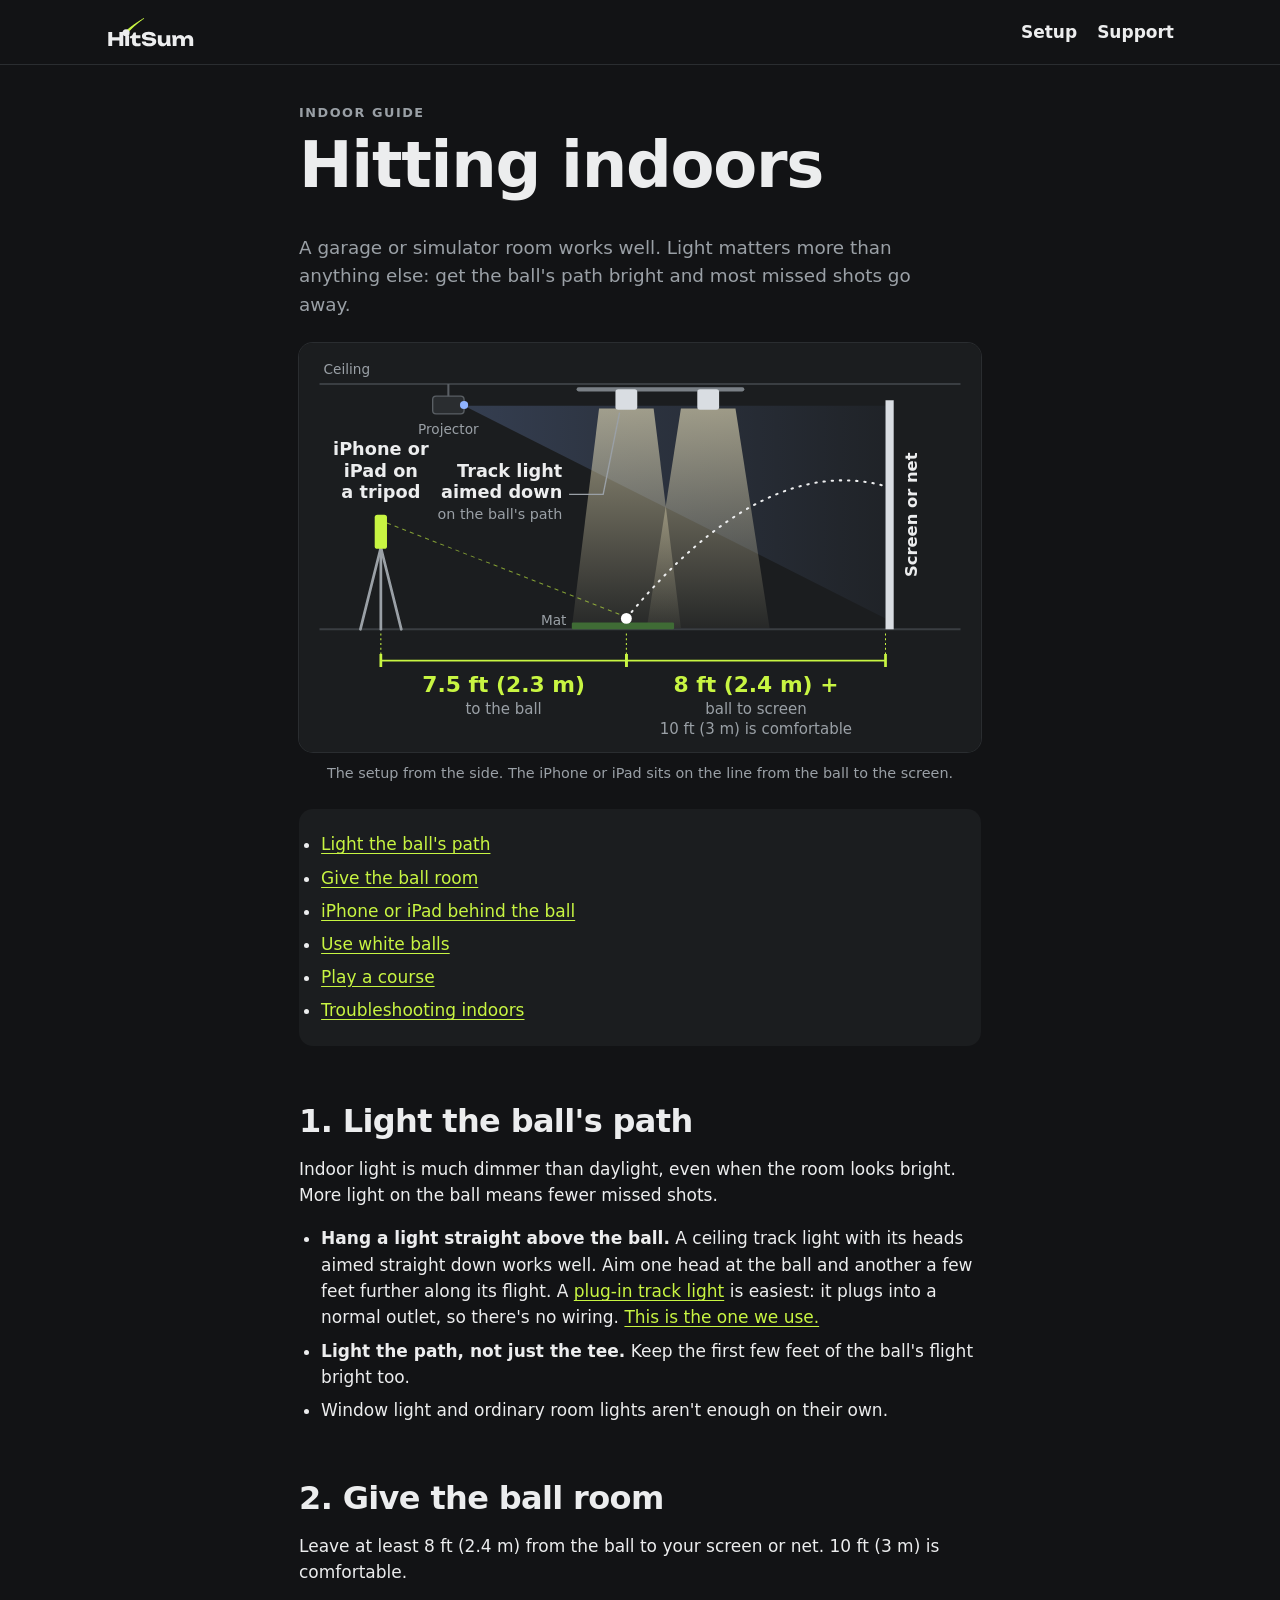
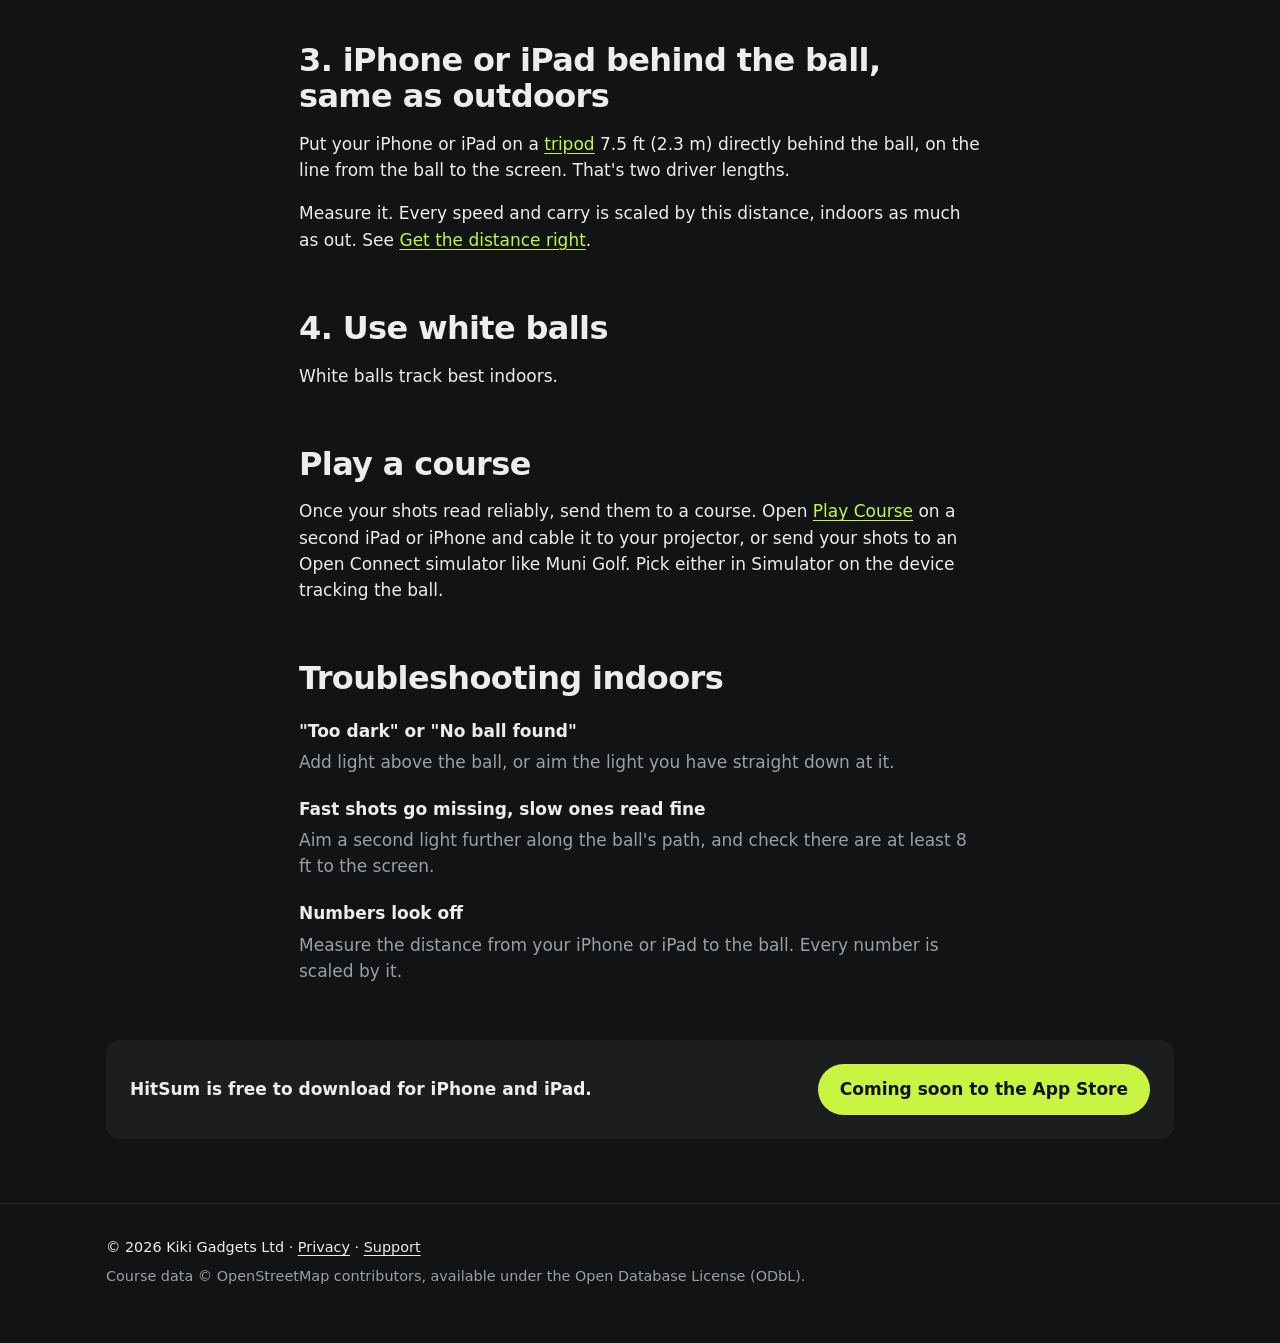
==== indoor/index.html @ 783d5cf1 "feat: Hitting indoors guide at /indoor/, with a side-view room sketch Light the ball's path from str" ====
<!doctype html>
<html lang="en">
<head>
<meta charset="utf-8">
<meta name="viewport" content="width=device-width, initial-scale=1">
<title>Hitting indoors | HitSum</title>
<meta name="description" content="Set up HitSum in a garage or simulator room: light the ball's path from above, leave 8 ft to the screen, and put your iPhone or iPad 7.5 ft behind the ball.">
<link rel="canonical" href="https://hitsum.app/indoor/">
<meta property="og:type" content="article">
<meta property="og:site_name" content="HitSum">
<meta property="og:title" content="Hitting indoors with HitSum">
<meta property="og:description" content="Light the ball's path from above, give it 8 ft before the screen, and put your iPhone or iPad 7.5 ft behind the ball.">
<meta property="og:image" content="https://hitsum.app/assets/img/og.png">
<meta property="og:url" content="https://hitsum.app/indoor/">
<meta name="twitter:card" content="summary_large_image">
<meta name="theme-color" content="#121315">
<link rel="icon" href="/assets/img/favicon-32.png">
<link rel="apple-touch-icon" href="/assets/img/icon-180.png">
<link rel="stylesheet" href="/style.css">
<script src="/assets/js/motion.js" defer></script>
<!-- Cloudflare Web Analytics -->
<script type="module" src="https://static.cloudflareinsights.com/beacon.min.js" data-cf-beacon='{"token": "250723533f0d4c768547b3042f52fd99"}'></script>
</head>
<body>
<header class="site-header"><div class="wrap nav">
  <a href="/" class="brand"><img src="/assets/img/wordmark.svg" alt="HitSum" width="117" height="40"></a>
  <nav aria-label="Main"><a href="/setup/">Setup</a><a href="/support/">Support</a></nav>
</div></header>

<main class="wrap prose">
  <p class="eyebrow">Indoor guide</p>
  <h1>Hitting indoors</h1>
  <p class="lede">A garage or simulator room works well. Light matters more than anything else: get the ball's path bright and most missed shots go away.</p>

  <figure id="room-sketch">
    <img class="room-sketch" src="/assets/img/indoor-room.svg" width="1000" height="600"
      alt="Side view of an indoor setup. A track light on the ceiling has its heads aimed straight down over the ball and the first few feet of its flight. An iPhone or iPad stands on a tripod 7.5 ft (2.3 m) directly behind the ball on the mat. The ball flies toward a screen or net 8 ft (2.4 m) or more away; 10 ft (3 m) is comfortable. A projector on the ceiling lights the screen.">
    <figcaption>The setup from the side. The iPhone or iPad sits on the line from the ball to the screen.</figcaption>
  </figure>

  <ul class="toc">
    <li><a href="#light">Light the ball's path</a></li>
    <li><a href="#room">Give the ball room</a></li>
    <li><a href="#phone">iPhone or iPad behind the ball</a></li>
    <li><a href="#balls">Use white balls</a></li>
    <li><a href="#play">Play a course</a></li>
    <li><a href="#troubleshooting">Troubleshooting indoors</a></li>
  </ul>

  <section id="light">
    <h2>1. Light the ball's path</h2>
    <p>Indoor light is much dimmer than daylight, even when the room looks bright. More light on the ball means fewer missed shots.</p>
    <ul>
      <li><strong>Hang a light straight above the ball.</strong> A ceiling track light with its heads aimed straight down works well. Aim one head at the ball and another a few feet further along its flight. A <a href="https://www.amazon.com/s?k=plug+in+track+light" target="_blank" rel="noopener">plug-in track light</a> is easiest: it plugs into a normal outlet, so there's no wiring. <a href="https://www.amazon.com/dp/B0HDQ943Z8" target="_blank" rel="noopener">This is the one we use.</a></li>
      <li><strong>Light the path, not just the tee.</strong> Keep the first few feet of the ball's flight bright too.</li>
      <li>Window light and ordinary room lights aren't enough on their own.</li>
    </ul>
  </section>

  <section id="room">
    <h2>2. Give the ball room</h2>
    <p>Leave at least 8 ft (2.4 m) from the ball to your screen or net. 10 ft (3 m) is comfortable.</p>
  </section>

  <section id="phone">
    <h2>3. iPhone or iPad behind the ball, same as outdoors</h2>
    <p>Put your iPhone or iPad on a <a href="https://www.amazon.com/s?k=phone+tablet+tripod" target="_blank" rel="noopener">tripod</a> 7.5 ft (2.3 m) directly behind the ball, on the line from the ball to the screen. That's two driver lengths.</p>
    <p>Measure it. Every speed and carry is scaled by this distance, indoors as much as out. See <a href="/setup/#distance">Get the distance right</a>.</p>
  </section>

  <section id="balls">
    <h2>4. Use white balls</h2>
    <p>White balls track best indoors.</p>
  </section>

  <section id="play">
    <h2>Play a course</h2>
    <p>Once your shots read reliably, send them to a course. Open <a href="/#play-course">Play Course</a> on a second iPad or iPhone and cable it to your projector, or send your shots to an Open Connect simulator like Muni Golf. Pick either in Simulator on the device tracking the ball.</p>
  </section>

  <section id="troubleshooting">
    <h2>Troubleshooting indoors</h2>
    <dl>
      <dt>"Too dark" or "No ball found"</dt>
      <dd>Add light above the ball, or aim the light you have straight down at it.</dd>
      <dt>Fast shots go missing, slow ones read fine</dt>
      <dd>Aim a second light further along the ball's path, and check there are at least 8 ft to the screen.</dd>
      <dt>Numbers look off</dt>
      <dd>Measure the distance from your iPhone or iPad to the ball. Every number is scaled by it.</dd>
    </dl>
  </section>
</main>

<aside class="cta-band" aria-label="Get HitSum"><div class="wrap"><div class="card">
  <p>HitSum is free to download for iPhone and iPad.</p>
  <!-- CTA:BEGIN -->
  <span class="cta-pill">Coming soon to the <span class="nowrap">App Store</span></span>
  <!-- CTA:END -->
</div></div></aside>

<footer class="site-footer"><div class="wrap">
  <p>© 2026 Kiki Gadgets Ltd · <a href="/privacy/">Privacy</a> · <a href="/support/">Support</a></p>
  <p class="muted">Course data © OpenStreetMap contributors, available under the Open Database License (ODbL).</p>
</div></footer>
</body>
</html>
---- style.css ----
/* HitSum site. Dark only, like the app. Tokens match the app's palette. */
:root {
  --bg: #121315;
  --surface: #1b1d1f;
  --line: #2a2d30;
  --text: #ecedee;
  --text-muted: #9aa0a6;
  --lime: #c8f542;
  --ink-on-lime: #121315;
  --radius: 14px;
  --gutter: 16px;
  --sans: system-ui, -apple-system, "Segoe UI", Roboto, sans-serif;
  --mono: ui-monospace, "SF Mono", Menlo, monospace;
  color-scheme: dark;
}

*, *::before, *::after { box-sizing: border-box; }

html { -webkit-text-size-adjust: 100%; }

body {
  margin: 0;
  background: var(--bg);
  color: var(--text);
  font: 17px/1.55 var(--sans);
  overflow-wrap: break-word;
}

img { max-width: 100%; height: auto; display: block; }

a { color: var(--lime); text-underline-offset: 3px; }
a:hover { text-decoration-thickness: 2px; }
:focus-visible { outline: 3px solid var(--lime); outline-offset: 3px; border-radius: 4px; }

h1, h2, h3 { line-height: 1.12; letter-spacing: -0.02em; margin: 0 0 0.5em; overflow-wrap: anywhere; }
h1 { font-size: clamp(2.2rem, 7vw, 4rem); }
h2 { font-size: clamp(1.7rem, 4.5vw, 2.6rem); }
h3 { font-size: 1.2rem; letter-spacing: -0.01em; }
p { margin: 0 0 1em; }

.wrap { max-width: 1100px; margin: 0 auto; padding: 0 var(--gutter); }
.muted { color: var(--text-muted); }
.lime { color: var(--lime); }
.eyebrow {
  color: var(--text-muted); font: 600 0.8rem/1.2 var(--sans);
  letter-spacing: 0.12em; text-transform: uppercase; margin-bottom: 0.75em;
}

/* Header & footer */
.site-header { border-bottom: 1px solid var(--line); }
.nav { display: flex; align-items: center; justify-content: space-between; gap: 16px; min-height: 64px; }
.brand img { width: 88px; height: auto; }
.nav nav { display: flex; gap: 20px; }
.nav nav a { color: var(--text); text-decoration: none; font-weight: 600; }
.nav nav a:hover { color: var(--lime); }

.site-footer { border-top: 1px solid var(--line); margin-top: 64px; padding: 32px 0 48px; font-size: 0.9rem; }
.site-footer p { margin: 0 0 0.5em; }
.site-footer a { color: var(--text); }

/* Sections */
.section { padding: 56px 0; }
.section + .section { border-top: 1px solid var(--line); }
.lede { font-size: 1.15rem; color: var(--text-muted); max-width: 36em; }

/* Hero */
.hero { padding-block: 40px 56px; display: grid; gap: 40px; align-items: center; }
.hero .lede { font-size: clamp(1.1rem, 2.6vw, 1.35rem); }
@media (min-width: 768px) {
  .hero { grid-template-columns: 1.15fr 1fr; padding-block: 72px; }
}

/* CTA */
.cta { margin-top: 28px; }
.cta-pill {
  display: inline-block; background: var(--lime); color: var(--ink-on-lime);
  font-weight: 700; padding: 12px 22px; border-radius: 999px; white-space: nowrap;
}
.cta-note { color: var(--text-muted); font-size: 0.95rem; margin-top: 12px; }

/* Screenshots */
.phone {
  width: 100%; max-width: 320px; margin: 0 auto;
  border-radius: 12% / 5.5%; overflow: hidden;
  box-shadow: 0 30px 60px -20px rgba(0, 0, 0, 0.8), 0 0 0 1px var(--line);
}
.phones { display: flex; gap: 16px; justify-content: center; }
.phones .phone { max-width: 260px; }
.room-sketch { width: 100%; height: auto; border-radius: var(--radius); box-shadow: 0 0 0 1px var(--line); }
.screen {
  display: block; width: 100%; height: auto; max-width: 560px; margin: 0 auto;
  border-radius: 14px; overflow: hidden;
  box-shadow: 0 30px 60px -20px rgba(0, 0, 0, 0.8), 0 0 0 1px var(--line);
}

/* Feature rows */
.feature { display: grid; gap: 32px; align-items: center; padding: 40px 0; }
.feature p { color: var(--text-muted); }
@media (min-width: 768px) {
  .feature { grid-template-columns: 1fr 1fr; gap: 64px; }
  .feature--flip > :first-child { order: 2; }
}

/* Stats */
.stat { font-family: var(--mono); font-variant-numeric: tabular-nums; }
.stat-row { display: flex; flex-wrap: wrap; gap: 12px 32px; margin: 24px 0; }
.stat-row div { display: flex; flex-direction: column; }
.stat-row .label { color: var(--text-muted); font: 600 0.75rem/1.4 var(--sans); letter-spacing: 0.1em; text-transform: uppercase; }
.stat-row .value { font-size: 1.9rem; }
.stat-row .measured { color: var(--lime); }
.stat-row .estimated { color: var(--text-muted); }
.est {
  font: 700 0.7rem/1 var(--sans); letter-spacing: 0.08em; color: var(--text-muted);
  background: var(--surface); border: 1px solid var(--line); border-radius: 999px;
  padding: 4px 8px; vertical-align: middle;
}

/* Numbered steps */
.steps { list-style: none; padding: 0; margin: 24px 0; display: grid; gap: 16px; counter-reset: step; }
.steps li {
  counter-increment: step; background: var(--surface); border-radius: var(--radius);
  padding: 20px 20px 20px 68px; position: relative;
}
.steps li::before {
  content: counter(step); position: absolute; left: 20px; top: 18px;
  width: 32px; height: 32px; border-radius: 50%; background: var(--lime); color: var(--ink-on-lime);
  font: 700 1rem/32px var(--mono); text-align: center;
}
.steps strong { display: block; margin-bottom: 4px; }
.steps p { margin: 0; color: var(--text-muted); }
@media (min-width: 768px) { .steps { grid-template-columns: repeat(3, 1fr); } }

/* Two columns */
.split { display: grid; gap: 16px; }
@media (min-width: 768px) { .split { grid-template-columns: 1fr 1fr; } }
.card { background: var(--surface); border-radius: var(--radius); padding: 24px; }
.card--lime { box-shadow: inset 0 0 0 2px var(--lime); }
.card ul { margin: 0; padding-left: 1.2em; }
.card li { margin: 0.35em 0; }

/* FAQ */
.faq { display: grid; gap: 10px; margin-top: 24px; }
.faq details { background: var(--surface); border-radius: var(--radius); }
.faq summary {
  cursor: pointer; padding: 18px 48px 18px 20px; font-weight: 600; position: relative; list-style: none;
}
.faq summary::-webkit-details-marker { display: none; }
.faq summary::after {
  content: "+"; position: absolute; right: 20px; top: 50%; transform: translateY(-50%);
  color: var(--lime); font: 400 1.5rem/1 var(--mono);
}
.faq details[open] summary::after { content: "–"; }
.faq summary:focus-visible { outline-offset: -3px; border-radius: var(--radius); }
.faq details > p { padding: 0 20px 18px; margin: 0; color: var(--text-muted); }

/* Long-form pages */
.prose { max-width: 42em; padding-top: 40px; }
.prose h2 { margin-top: 1.8em; font-size: clamp(1.5rem, 4vw, 2rem); }
.prose h3 { margin-top: 1.5em; }
.prose ul, .prose ol { padding-left: 1.3em; }
.prose li { margin: 0.4em 0; }
.prose figure { margin: 24px 0; }
.prose figcaption { color: var(--text-muted); font-size: 0.9rem; margin-top: 10px; text-align: center; }
.prose dl { margin: 0; }
.prose dt { font-weight: 700; margin-top: 1.2em; }
.prose dd { margin: 0.3em 0 0; color: var(--text-muted); }
.toc { background: var(--surface); border-radius: var(--radius); padding: 16px 20px 16px 40px; }
/* Reserved for the in-app tutorial photos; hidden until a photo replaces it. */
.photo-slot { display: none; }
figure:has(> .photo-slot:only-child) { display: none; }
.nowrap { white-space: nowrap; }

/* Tables (privacy policy) */
.prose table { width: 100%; border-collapse: collapse; margin: 1em 0 1.5em; font-size: 0.95rem; display: block; overflow-x: auto; }
.prose th, .prose td { text-align: left; padding: 10px 12px; border-bottom: 1px solid var(--line); vertical-align: top; }
.prose th { color: var(--text-muted); font-weight: 600; }

/* Install band on inner pages */
.cta-band { margin-top: 56px; }

.cta-band .card { width: 100%; display: flex; flex-wrap: wrap; align-items: center; justify-content: space-between; gap: 16px; }
.cta-band p { margin: 0; font-weight: 600; }

/* Below 360px the pill is wider than the column: let it wrap. */
@media (max-width: 359px) {
  .cta-pill { white-space: normal; text-align: center; padding: 12px 18px; }
}

/* Setup video (vertical YouTube Short) */
.video-frame { margin: 0 auto; width: 100%; max-width: 320px; }
.video {
  display: block; width: 100%; height: auto; aspect-ratio: 9 / 16; border: 0;
  border-radius: 24px; background: var(--surface);
  box-shadow: 0 30px 60px -20px rgba(0, 0, 0, 0.8), 0 0 0 1px var(--line);
}
.setup-grid { display: grid; gap: 40px; align-items: center; }
@media (min-width: 768px) {
  .setup-grid { grid-template-columns: 320px 1fr; gap: 64px; }
  .steps.steps--stacked { grid-template-columns: 1fr; }
}

/* Preview clips use the .phone frame; videos need an explicit box. */
video.phone { display: block; height: auto; background: var(--surface); object-fit: cover; }
.phones .phone { min-width: 0; flex: 1 1 0; }

/* Sound button over the setup clip (shown by motion.js) */
.clip-box { position: relative; }
.sound-toggle {
  position: absolute; left: 12px; bottom: 12px; min-height: 44px; padding: 10px 16px;
  border: 1px solid var(--line); border-radius: 999px; cursor: pointer;
  background: rgba(18, 19, 21, 0.78); color: var(--text); font: 600 0.9rem/1 var(--sans);
}
.sound-toggle:hover { border-color: var(--lime); }
.prose figure.video-frame { margin-inline: auto; }

/* Annotated kit photo on the Setup page */
.kit-photo { width: 100%; max-width: 420px; margin: 0 auto; border-radius: var(--radius); }
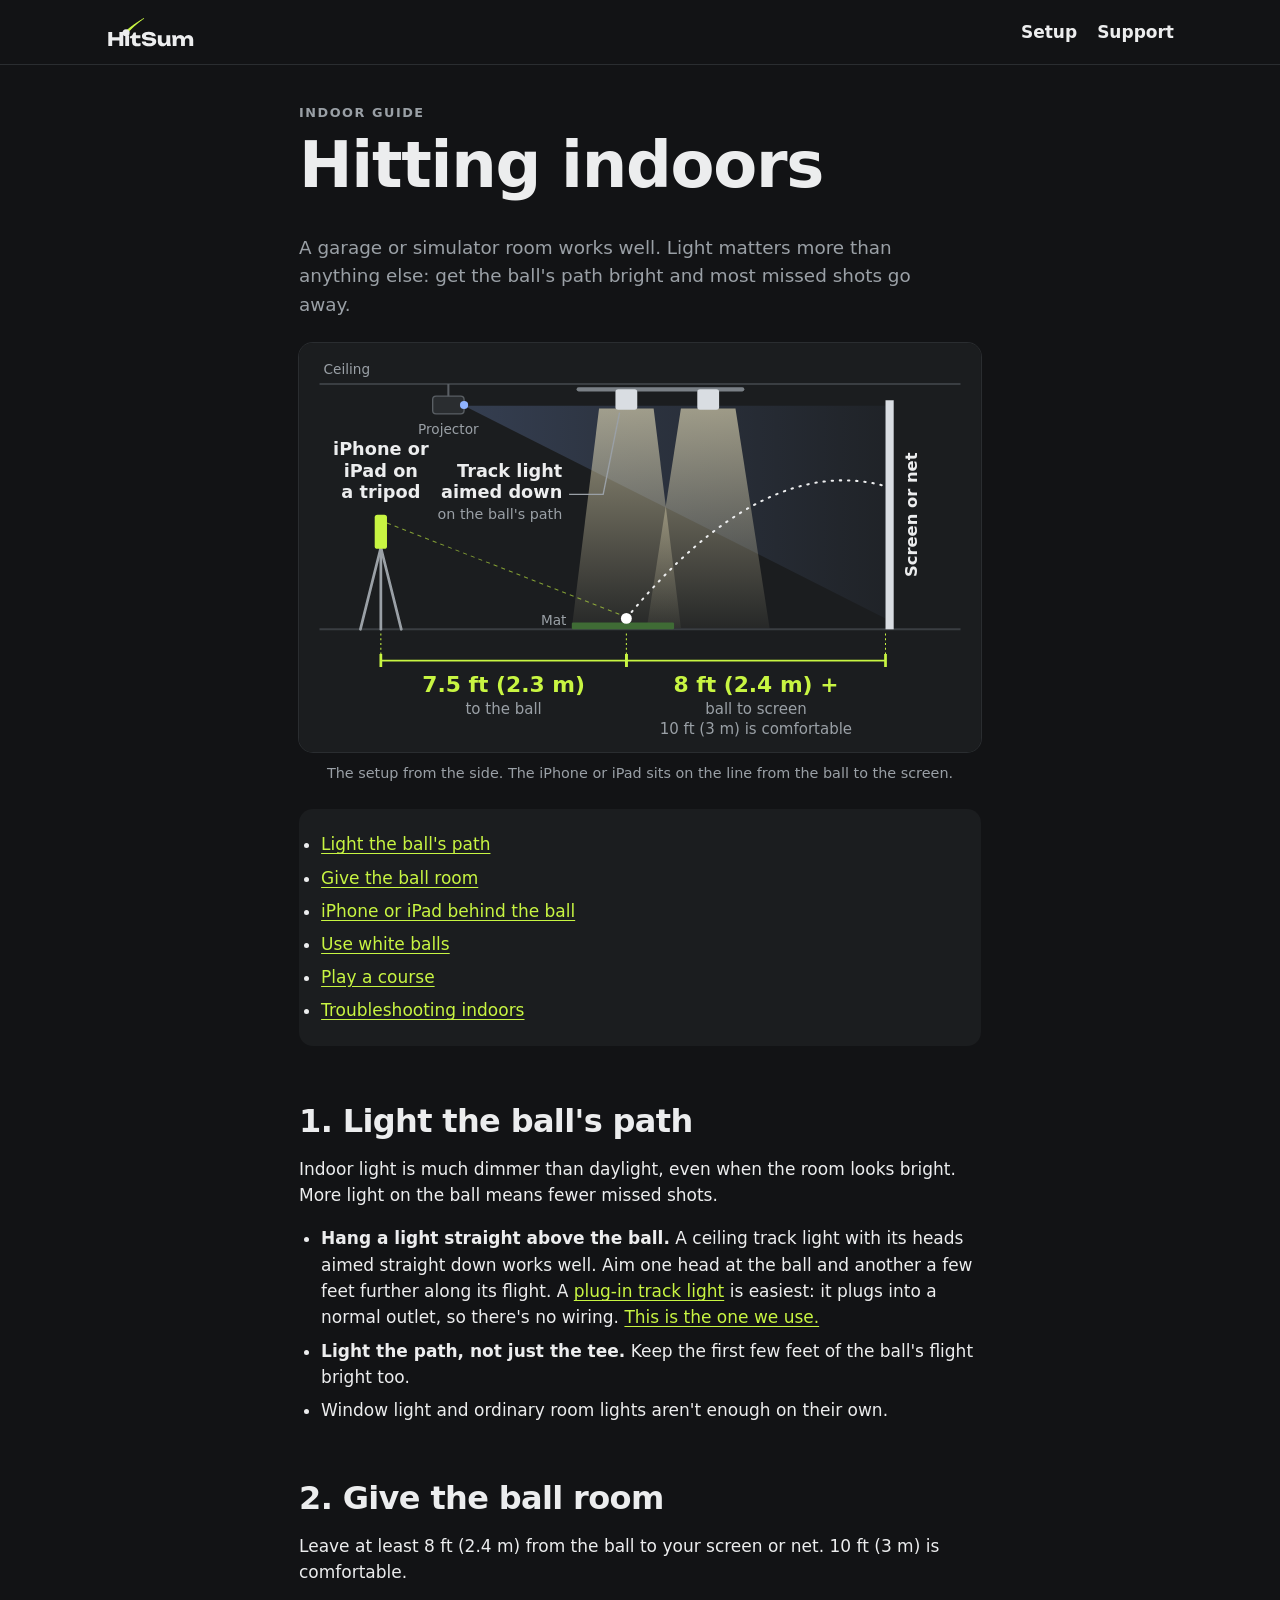
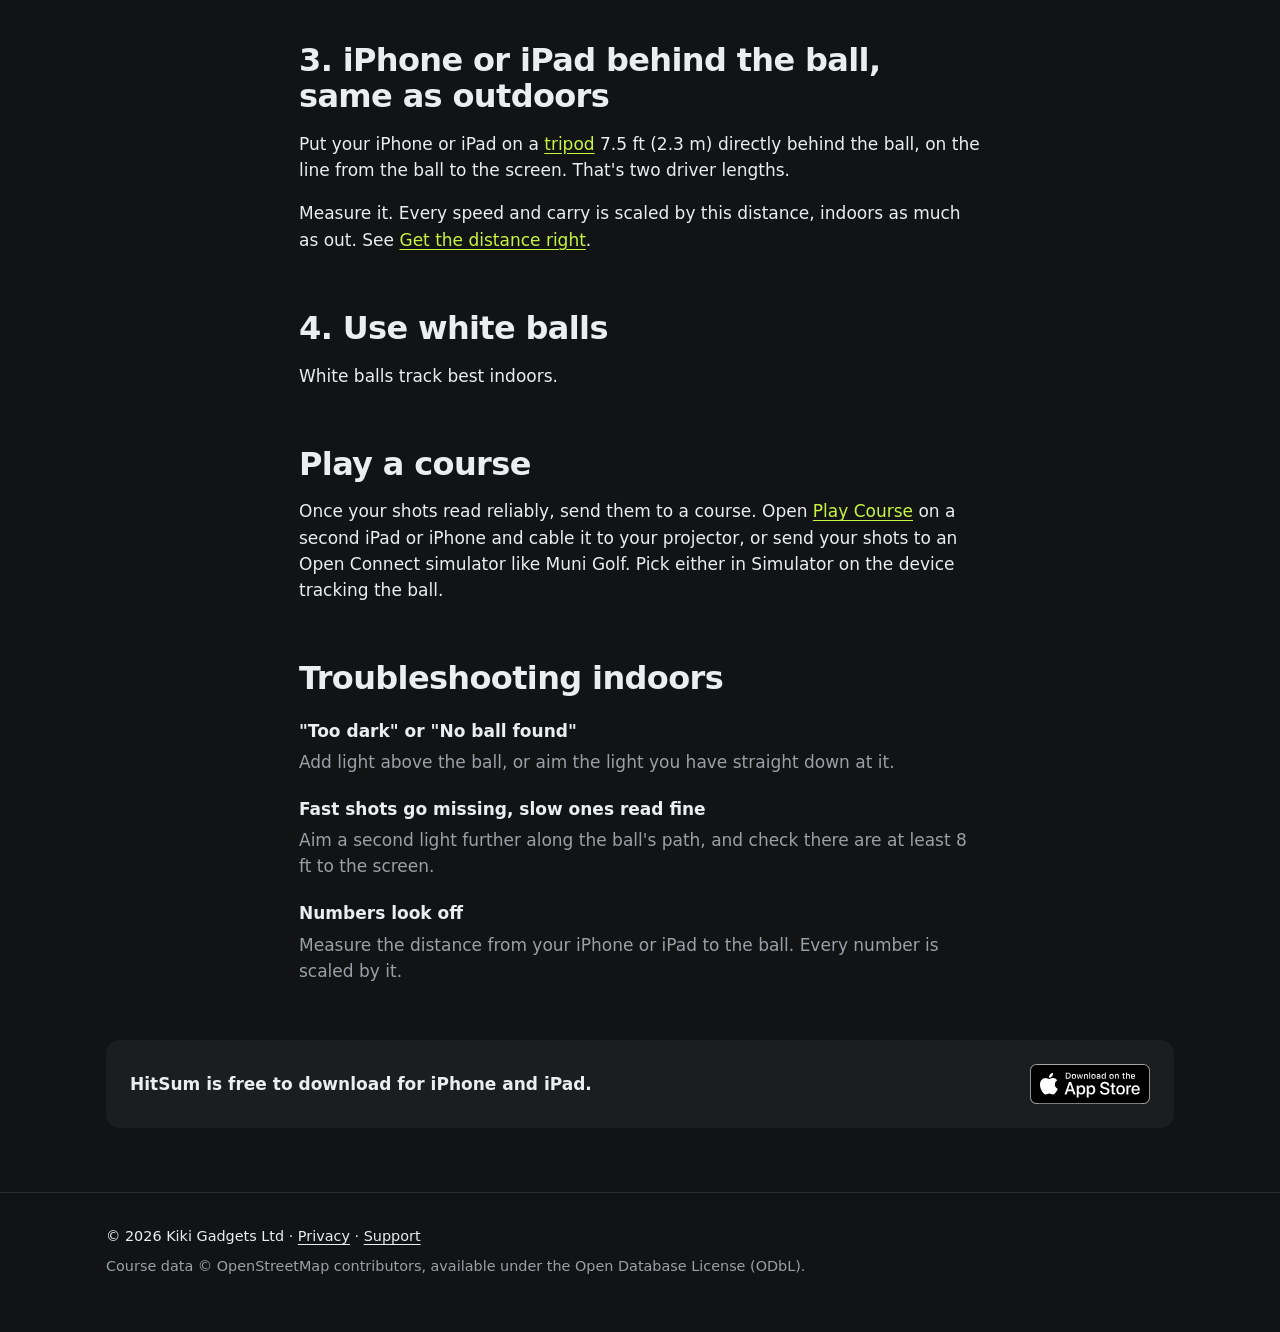
==== commit 8b8e5d0c: "release: App Store badge on every install button, Smart App Banner, JSON-LD download links Co-Author" ====
--- a/indoor/index.html
+++ b/indoor/index.html
@@ -2,6 +2,7 @@
 <html lang="en">
 <head>
 <meta charset="utf-8">
+<meta name="apple-itunes-app" content="app-id=6813047446">
 <meta name="viewport" content="width=device-width, initial-scale=1">
 <title>Hitting indoors | HitSum</title>
 <meta name="description" content="Set up HitSum in a garage or simulator room: light the ball's path from above, leave 8 ft to the screen, and put your iPhone or iPad 7.5 ft behind the ball.">
@@ -94,7 +95,7 @@
 <aside class="cta-band" aria-label="Get HitSum"><div class="wrap"><div class="card">
   <p>HitSum is free to download for iPhone and iPad.</p>
   <!-- CTA:BEGIN -->
-  <span class="cta-pill">Coming soon to the <span class="nowrap">App Store</span></span>
+  <a href="https://apps.apple.com/app/id6813047446"><img src="/assets/badges/app-store-badge.svg" alt="Download on the App Store" width="120" height="40"></a>
   <!-- CTA:END -->
 </div></div></aside>
 
